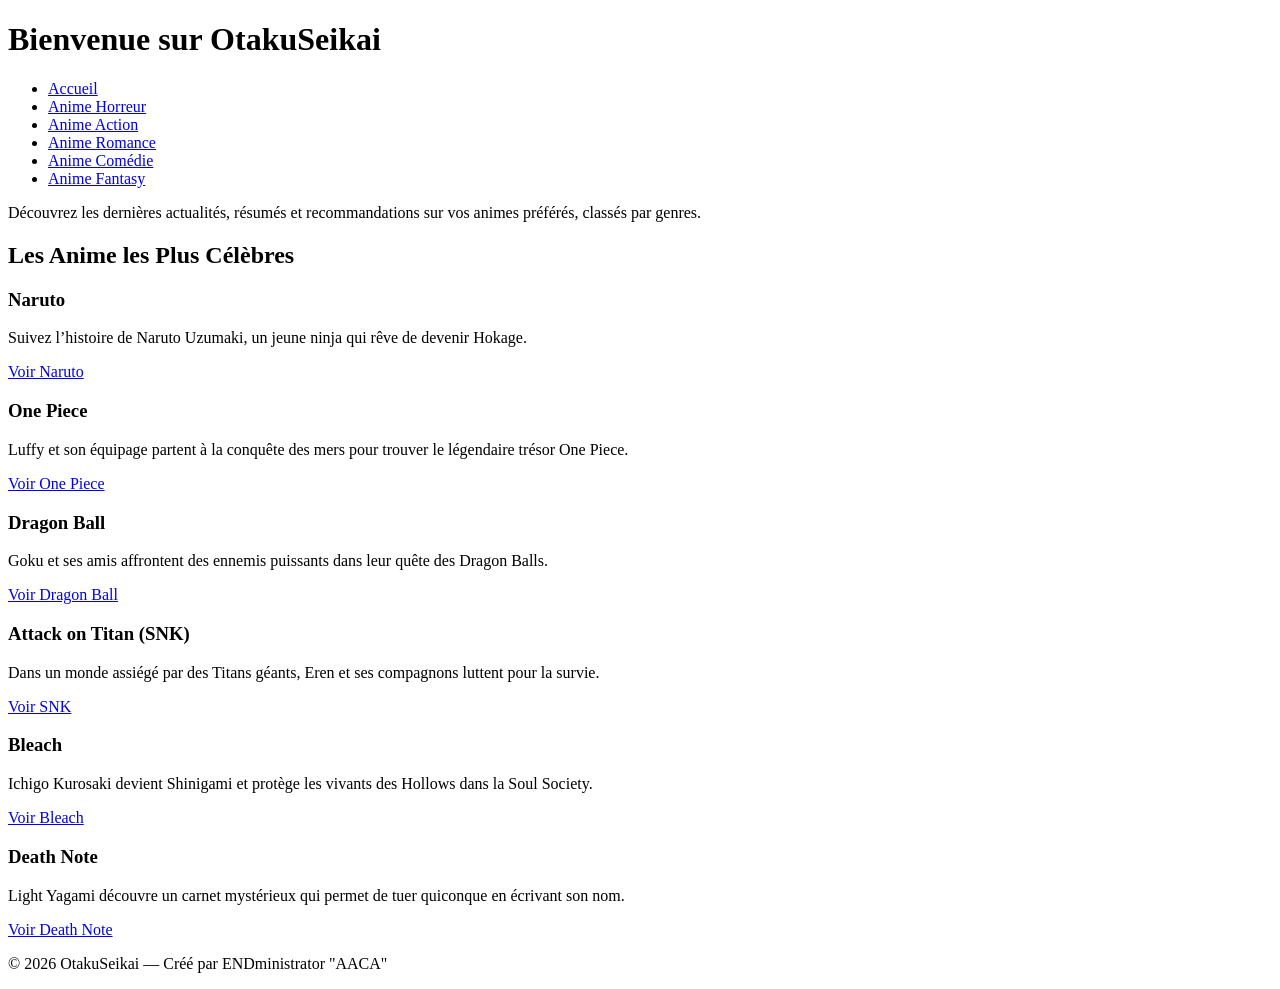
==== index.html @ 3f27622c "Create index.html index.html" ====
<!doctype html>
<html lang="fr">
  <head>
    <meta charset="UTF-8" />
    <meta name="viewport" content="width=device-width, initial-scale=1.0" />

    <meta
      name="description"
      content="OtakuSeikai — le site pour les fans d'anime et de manga : actualités, résumés, recommandations et communauté de passionnés."
    />
    <meta
      name="keywords"
      content="anime, manga, otaku, actualités anime, résumés, communauté, recommandations"
    />
    <meta name="author" content="ENDministrator 'AACA'" />

    <link rel="stylesheet" href="style.css" />
    <title>🏯OtakuSeikai🏯</title>
  </head>
  <body>
    <header>
      <h1>Bienvenue sur OtakuSeikai</h1>
    </header>

    <nav>
      <ul>
        <li><a href="index.html">Accueil</a></li>
        <li><a href="anime-horreur.html">Anime Horreur</a></li>
        <li><a href="anime-action.html">Anime Action</a></li>
        <li><a href="anime-romance.html">Anime Romance</a></li>
        <li><a href="anime-comedie.html">Anime Comédie</a></li>
        <li><a href="anime-fantasy.html">Anime Fantasy</a></li>
      </ul>
    </nav>

    <main>
      <section>
        <p>
          Découvrez les dernières actualités, résumés et recommandations sur vos
          animes préférés, classés par genres.
        </p>
      </section>

      <section id="presentation">
        <h2>Les Anime les Plus Célèbres</h2>

        <article>
          <h3>Naruto</h3>
          <p>
            Suivez l’histoire de Naruto Uzumaki, un jeune ninja qui rêve de
            devenir Hokage.
          </p>
          <a
            href="https://anime-sama.to/catalogue/naruto/"
            target="_blank"
            rel="noopener noreferrer"
            class="btn"
            >Voir Naruto</a
          >
        </article>

        <article>
          <h3>One Piece</h3>
          <p>
            Luffy et son équipage partent à la conquête des mers pour trouver le
            légendaire trésor One Piece.
          </p>
          <a
            href="https://anime-sama.to/catalogue/one-piece/"
            target="_blank"
            rel="noopener noreferrer"
            class="btn"
            >Voir One Piece</a
          >
        </article>

        <article>
          <h3>Dragon Ball</h3>
          <p>
            Goku et ses amis affrontent des ennemis puissants dans leur quête
            des Dragon Balls.
          </p>
          <a
            href="https://anime-sama.to/catalogue/dragon-ball/"
            target="_blank"
            rel="noopener noreferrer"
            class="btn"
            >Voir Dragon Ball</a
          >
        </article>

        <article>
          <h3>Attack on Titan (SNK)</h3>
          <p>
            Dans un monde assiégé par des Titans géants, Eren et ses compagnons
            luttent pour la survie.
          </p>
          <a
            href="https://anime-sama.to/catalogue/shingeki-no-kyojin/"
            target="_blank"
            rel="noopener noreferrer"
            class="btn"
            >Voir SNK</a
          >
        </article>

        <article>
          <h3>Bleach</h3>
          <p>
            Ichigo Kurosaki devient Shinigami et protège les vivants des Hollows
            dans la Soul Society.
          </p>
          <a
            href="https://anime-sama.to/catalogue/bleach/"
            target="_blank"
            rel="noopener noreferrer"
            class="btn"
            >Voir Bleach</a
          >
        </article>

        <article>
          <h3>Death Note</h3>
          <p>
            Light Yagami découvre un carnet mystérieux qui permet de tuer
            quiconque en écrivant son nom.
          </p>
          <a
            href="https://anime-sama.to/catalogue/death-note/"
            target="_blank"
            rel="noopener noreferrer"
            class="btn"
            >Voir Death Note</a
          >
        </article>
      </section>
    </main>

    <footer>
      <p>&copy; 2026 OtakuSeikai — Créé par ENDministrator "AACA"</p>
    </footer>
  </body>
</html>
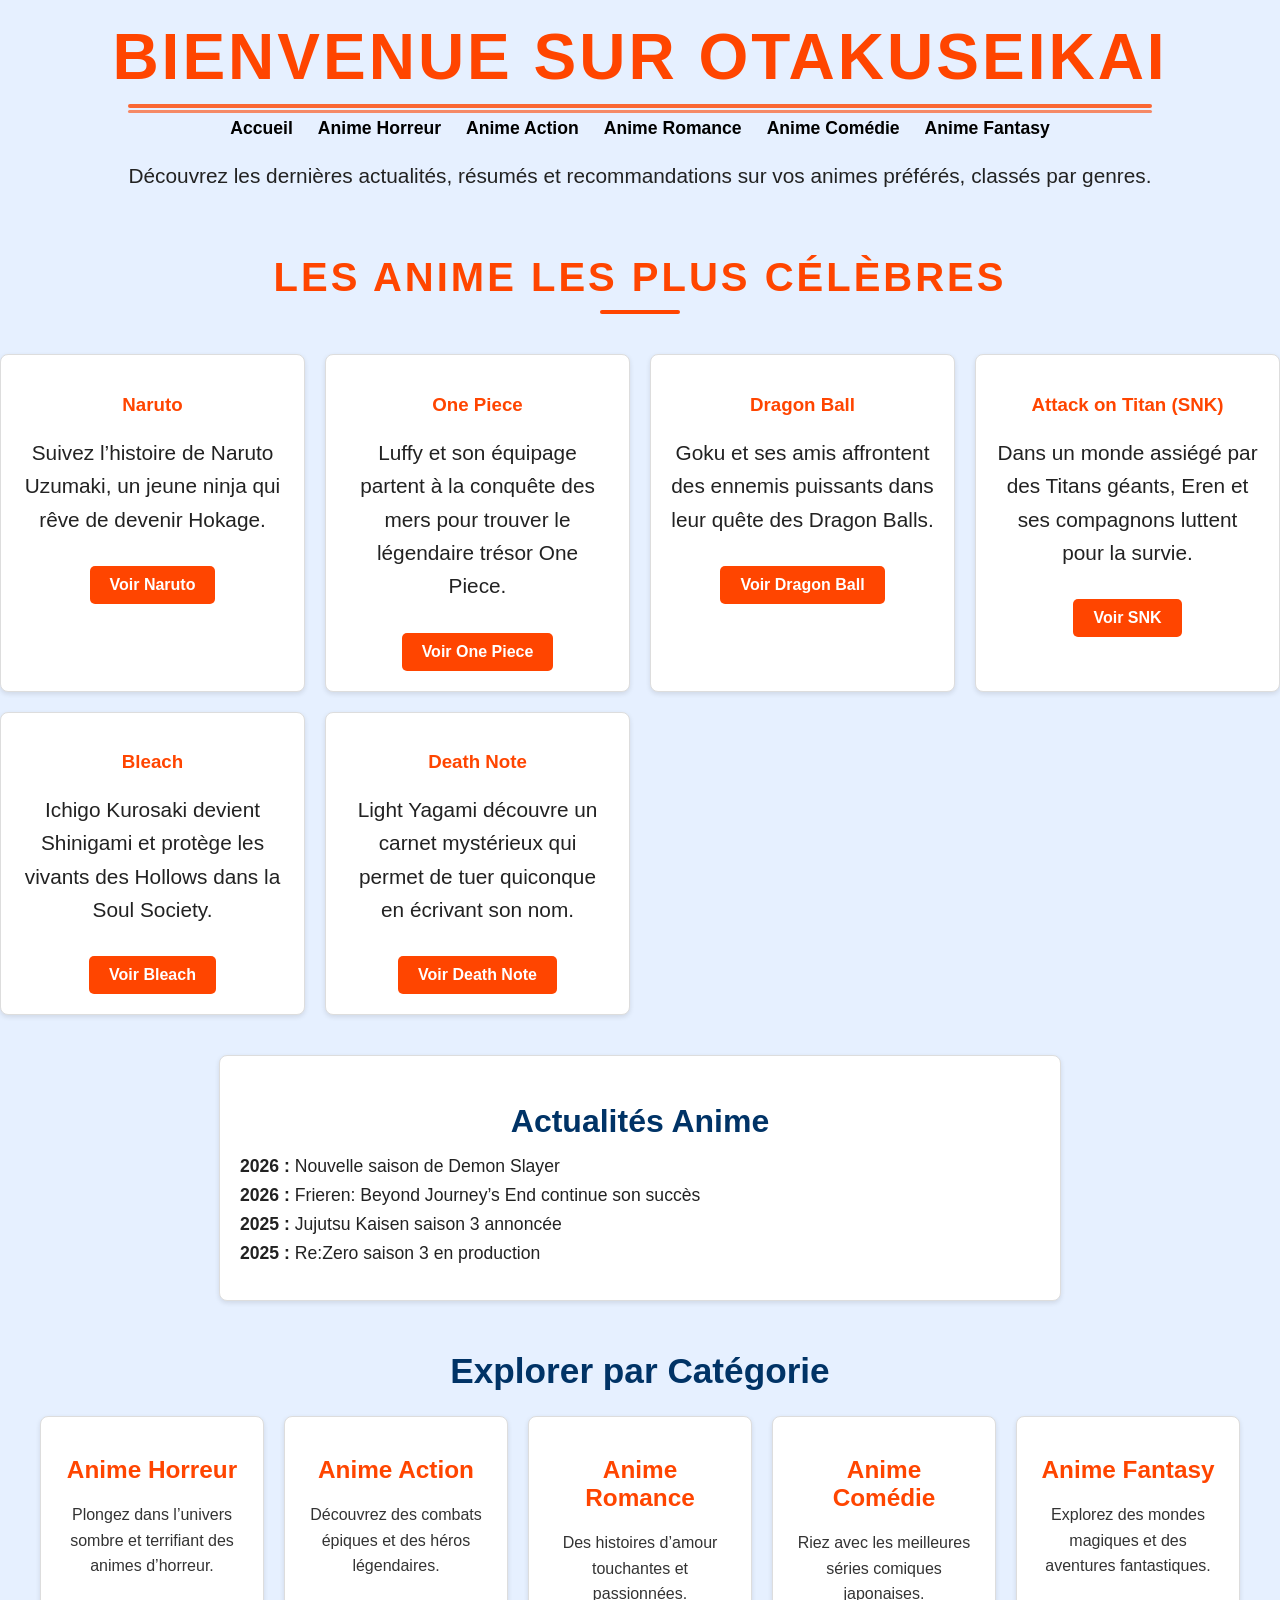
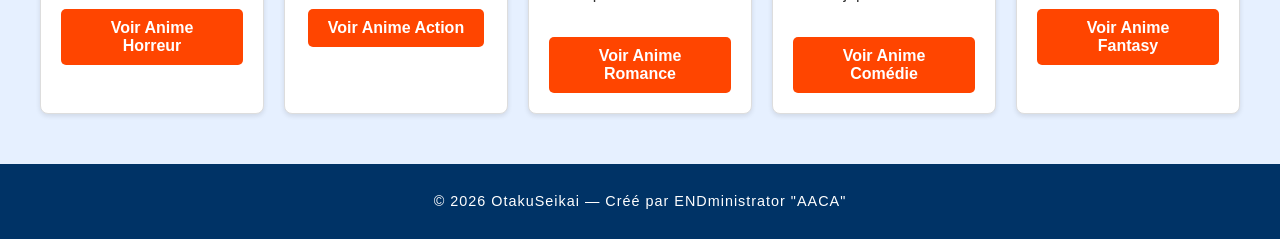
==== commit fe404e1a: "Update index.html" ====
--- a/index.html
+++ b/index.html
@@ -134,6 +134,52 @@
           >
         </article>
       </section>
+
+      <section id="actualites">
+        <h2>Actualités Anime</h2>
+        <ul>
+          <li><strong>2026 :</strong> Nouvelle saison de Demon Slayer</li>
+          <li>
+            <strong>2026 :</strong> Frieren: Beyond Journey’s End continue son
+            succès
+          </li>
+          <li><strong>2025 :</strong> Jujutsu Kaisen saison 3 annoncée</li>
+          <li><strong>2025 :</strong> Re:Zero saison 3 en production</li>
+        </ul>
+      </section>
+
+      <section id="categories">
+        <h2>Explorer par Catégorie</h2>
+        <div class="categories-grid">
+          <article>
+            <h3><a href="anime-horreur.html">Anime Horreur</a></h3>
+            <p>
+              Plongez dans l’univers sombre et terrifiant des animes d’horreur.
+            </p>
+            <a href="anime-horreur.html" class="btn">Voir Anime Horreur</a>
+          </article>
+          <article>
+            <h3><a href="anime-action.html">Anime Action</a></h3>
+            <p>Découvrez des combats épiques et des héros légendaires.</p>
+            <a href="anime-action.html" class="btn">Voir Anime Action</a>
+          </article>
+          <article>
+            <h3><a href="anime-romance.html">Anime Romance</a></h3>
+            <p>Des histoires d’amour touchantes et passionnées.</p>
+            <a href="anime-romance.html" class="btn">Voir Anime Romance</a>
+          </article>
+          <article>
+            <h3><a href="anime-comedie.html">Anime Comédie</a></h3>
+            <p>Riez avec les meilleures séries comiques japonaises.</p>
+            <a href="anime-comedie.html" class="btn">Voir Anime Comédie</a>
+          </article>
+          <article>
+            <h3><a href="anime-fantasy.html">Anime Fantasy</a></h3>
+            <p>Explorez des mondes magiques et des aventures fantastiques.</p>
+            <a href="anime-fantasy.html" class="btn">Voir Anime Fantasy</a>
+          </article>
+        </div>
+      </section>
     </main>
 
     <footer>
--- a/style.css
+++ b/style.css
@@ -0,0 +1,303 @@
+/* --- Style global --- */
+body {
+  background-color: #e6f0ff; /* Bleu clair agréable */
+  font-family: "Poppins", "Segoe UI", Arial, sans-serif;
+  margin: 0;
+  padding: 0;
+}
+
+/* --- En-tête --- */
+header h1 {
+  font-size: 4em;
+  font-weight: bold;
+  color: #ff4500;
+  text-align: center;
+  margin: 20px 0 10px 0;
+  letter-spacing: 3px;
+  text-transform: uppercase;
+  position: relative;
+}
+
+/* Ligne décorative sous le titre */
+header h1::after {
+  content: "";
+  display: block;
+  width: 80%;
+  height: 4px;
+  background-color: #ff4500;
+  margin: 10px auto 0;
+  border-radius: 2px;
+  opacity: 0.8;
+}
+
+/* --- Navigation --- */
+nav {
+  margin-top: 5px;
+}
+
+nav ul {
+  list-style-type: none;
+  padding: 0;
+  margin: 0 auto;
+  display: flex;
+  justify-content: center;
+  gap: 25px;
+  position: relative;
+}
+
+nav ul::before {
+  content: "";
+  position: absolute;
+  top: -8px;
+  left: 10%;
+  right: 10%;
+  height: 3px;
+  background-color: #ff4500;
+  border-radius: 2px;
+  opacity: 0.6;
+}
+
+nav a {
+  text-decoration: none;
+  color: #000;
+  font-weight: bold;
+  font-size: 1.1em;
+  transition:
+    color 0.3s ease,
+    transform 0.3s ease;
+}
+
+nav a:hover {
+  color: #ff4500;
+  transform: scale(1.1);
+}
+
+/* --- Introduction --- */
+main section p {
+  font-size: 1.3em;
+  line-height: 1.6;
+  text-align: center;
+  color: #222;
+  margin: 20px 0;
+}
+
+/* --- Présentation des anime --- */
+#presentation {
+  display: grid;
+  grid-template-columns: repeat(
+    auto-fit,
+    minmax(250px, 1fr)
+  ); /* Grille flexible */
+  gap: 20px;
+  justify-content: center;
+  margin-top: 30px;
+}
+
+#presentation h2 {
+  grid-column: 1 / -1;
+  text-align: center;
+  font-size: 2.5em;
+  font-weight: bold;
+  color: #ff4500;
+  text-transform: uppercase;
+  letter-spacing: 3px;
+  margin-bottom: 20px;
+  position: relative;
+}
+
+#presentation h2::after {
+  content: "";
+  display: block;
+  width: 80px;
+  height: 4px;
+  background-color: #ff4500;
+  margin: 10px auto 0;
+  border-radius: 2px;
+}
+
+#presentation article {
+  background-color: #ffffff;
+  border: 1px solid #ddd;
+  border-radius: 8px;
+  padding: 20px;
+  text-align: center;
+  box-shadow: 0 2px 5px rgba(0, 0, 0, 0.1);
+  transition: transform 0.3s ease;
+  animation: fadeInUp 0.6s ease;
+}
+
+#presentation article:hover {
+  transform: scale(1.05);
+}
+
+#presentation h3 {
+  color: #ff4500;
+}
+
+/* --- Boutons anime --- */
+.btn {
+  display: inline-block;
+  margin-top: 10px;
+  padding: 10px 20px;
+  background-color: #ff4500;
+  color: #fff;
+  font-weight: bold;
+  text-decoration: none;
+  border-radius: 5px;
+  transition:
+    background-color 0.3s ease,
+    transform 0.3s ease;
+}
+
+.btn:hover {
+  background-color: #e63e00;
+  transform: scale(1.05);
+}
+
+/* --- Actualités Anime --- */
+#actualites {
+  margin: 40px auto;
+  max-width: 800px;
+  background-color: #ffffff;
+  border: 1px solid #ddd;
+  border-radius: 8px;
+  padding: 20px;
+  box-shadow: 0 2px 5px rgba(0, 0, 0, 0.1);
+}
+
+#actualites h2 {
+  text-align: center;
+  font-size: 2em;
+  font-weight: bold;
+  color: #003366;
+  margin-bottom: 15px;
+}
+
+#actualites ul {
+  list-style-type: none;
+  padding: 0;
+}
+
+#actualites li {
+  font-size: 1.1em;
+  margin: 8px 0;
+  color: #222;
+}
+
+/* --- Catégories --- */
+#categories {
+  margin: 50px auto;
+  max-width: 1200px;
+}
+
+#categories h2 {
+  text-align: center;
+  font-size: 2.2em;
+  font-weight: bold;
+  color: #003366;
+  margin-bottom: 25px;
+}
+
+.categories-grid {
+  display: grid;
+  grid-template-columns: repeat(auto-fit, minmax(220px, 1fr));
+  gap: 20px;
+}
+
+.categories-grid article {
+  background-color: #ffffff;
+  border: 1px solid #ddd;
+  border-radius: 8px;
+  padding: 20px;
+  text-align: center;
+  box-shadow: 0 2px 5px rgba(0, 0, 0, 0.1);
+  transition: transform 0.3s ease;
+}
+
+.categories-grid article:hover {
+  transform: translateY(-5px);
+}
+
+.categories-grid h3 a {
+  text-decoration: none;
+  color: #ff4500;
+  font-size: 1.3em;
+  font-weight: bold;
+  transition: color 0.3s ease;
+}
+
+.categories-grid h3 a:hover {
+  color: #e63e00;
+}
+
+.categories-grid p {
+  font-size: 1em;
+  color: #333;
+  margin-top: 10px;
+}
+
+/* --- Pied de page --- */
+footer {
+  text-align: center;
+  background-color: #003366; /* Bleu foncé élégant */
+  color: #fff;
+  padding: 15px;
+  margin-top: 40px;
+  font-size: 0.9em;
+  letter-spacing: 1px;
+}
+
+/* --- Animation --- */
+@keyframes fadeInUp {
+  from {
+    opacity: 0;
+    transform: translateY(20px);
+  }
+  to {
+    opacity: 1;
+    transform: translateY(0);
+  }
+}
+
+/* --- Responsive Design --- */
+
+/* Tablettes (max 900px) */
+@media (max-width: 900px) {
+  nav ul {
+    flex-wrap: wrap;
+    gap: 15px;
+  }
+
+  header h1 {
+    font-size: 2.5em;
+  }
+}
+
+/* Mobiles (max 600px) */
+@media (max-width: 600px) {
+  nav ul {
+    flex-direction: column;
+    align-items: center;
+    gap: 12px;
+  }
+
+  nav a {
+    font-size: 1em;
+    padding: 8px 0;
+  }
+
+  main section p {
+    font-size: 1.1em;
+    line-height: 1.4;
+    padding: 0 10px;
+  }
+
+  header h1 {
+    font-size: 1.8em;
+    letter-spacing: 1px;
+  }
+
+  #presentation article {
+    padding: 15px;
+  }
+}
